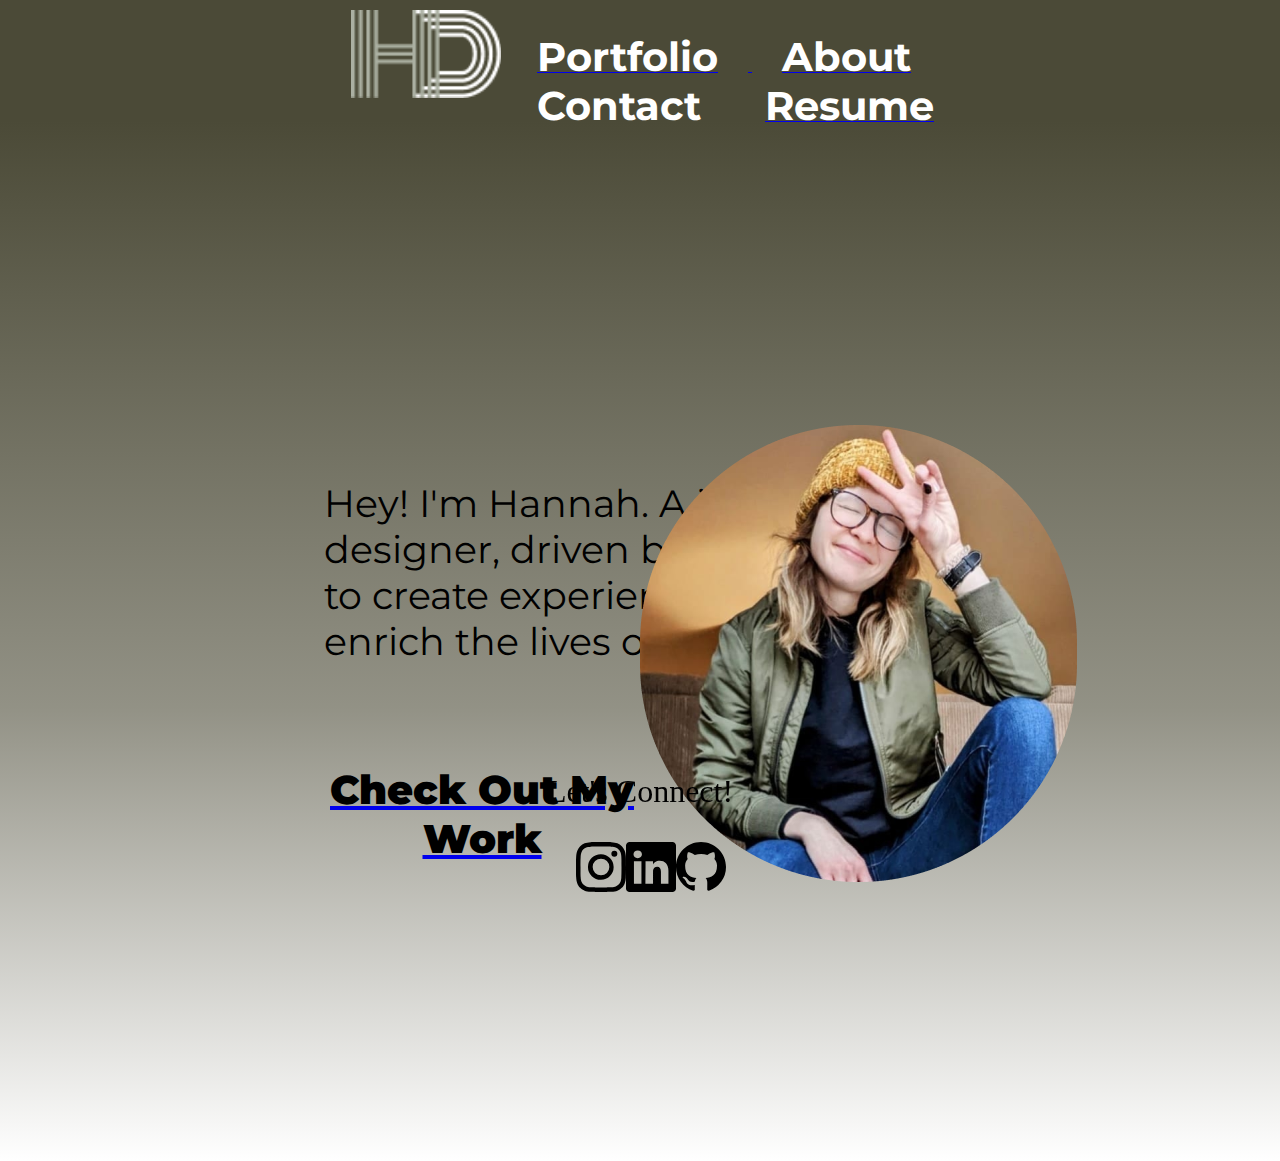
==== index.html @ ebe08da1 "update" ====
<!DOCTYPE html>
<html lang="en">
<link rel="stylesheet" href="CSS/style.css" />
<link rel="stylesheet" href="CSS/homepage.css" />

<head>
    <!-- Fonts: -->
    <link rel="preconnect" href="https://fonts.googleapis.com">
    <link rel="preconnect" href="https://fonts.gstatic.com" crossorigin>
    <link href="https://fonts.googleapis.com/css2?family=Montserrat:wght@300;400;500;600&display=swap" rel="stylesheet">

</head>

<body>
    <!-- NAVIGATION -->
    <div class="navigation">
        <div class="inline_block">
            <a href="/index.html"><img src="Images\Vector.png" class="logo" /></a>
            <nav class="inline_block">
                <ul style="width: 73%; padding: 1%;">
                    <a href="/portfolio.html">
                        <li class="inline">Portfolio</li>
                    </a>
                    <a href="/about.html">
                        <li class="inline">About</li>
                    </a>
                    <li class="inline">Contact</li>
                    <a
                        href="https://docs.google.com/document/d/1BvDLTSsfXMmed3i8Y_4X4LkEU9TCMflmdrN38vxeFK8/edit?usp=sharing">
                        <li class="inline">Resume</li>
                    </a>
                </ul>
            </nav>
        </div>
    </div>
    <section>
        <div class="filler1"></div>
        <div class="picture-section">
            <p class="aboutme">Hey! I'm Hannah.
                A junior UX/UI designer, driven by my passion to create experiences that better enrich the lives of
                others. </p>
            <a href="/portfolio.html"><button class="button">Check Out My Work</button></a>
        </div>
        <div class="picture-section">
            <img src="Images\Me.png" alt="Hannah" title="Hey! This is a picture of me!"
                style="margin: auto; display: block;">
        </div>
        <div class="filler2"></div>
    </section>
    <footer class="footer">
        <p>Let's Connect!</p>
        <div class="socialFooter">
            <a href='https://www.instagram.com/hanniedanny/'>
                <svg xmlns="http://www.w3.org/2000/svg" width="50" height="50" viewBox="0 0 16 16">
                    <path
                        d="M8 0C5.829 0 5.556.01 4.703.048 3.85.088 3.269.222 2.76.42a3.917 3.917 0 0 0-1.417.923A3.927 3.927 0 0 0 .42 2.76C.222 3.268.087 3.85.048 4.7.01 5.555 0 5.827 0 8.001c0 2.172.01 2.444.048 3.297.04.852.174 1.433.372 1.942.205.526.478.972.923 1.417.444.445.89.719 1.416.923.51.198 1.09.333 1.942.372C5.555 15.99 5.827 16 8 16s2.444-.01 3.298-.048c.851-.04 1.434-.174 1.943-.372a3.916 3.916 0 0 0 1.416-.923c.445-.445.718-.891.923-1.417.197-.509.332-1.09.372-1.942C15.99 10.445 16 10.173 16 8s-.01-2.445-.048-3.299c-.04-.851-.175-1.433-.372-1.941a3.926 3.926 0 0 0-.923-1.417A3.911 3.911 0 0 0 13.24.42c-.51-.198-1.092-.333-1.943-.372C10.443.01 10.172 0 7.998 0h.003zm-.717 1.442h.718c2.136 0 2.389.007 3.232.046.78.035 1.204.166 1.486.275.373.145.64.319.92.599.28.28.453.546.598.92.11.281.24.705.275 1.485.039.843.047 1.096.047 3.231s-.008 2.389-.047 3.232c-.035.78-.166 1.203-.275 1.485a2.47 2.47 0 0 1-.599.919c-.28.28-.546.453-.92.598-.28.11-.704.24-1.485.276-.843.038-1.096.047-3.232.047s-2.39-.009-3.233-.047c-.78-.036-1.203-.166-1.485-.276a2.478 2.478 0 0 1-.92-.598 2.48 2.48 0 0 1-.6-.92c-.109-.281-.24-.705-.275-1.485-.038-.843-.046-1.096-.046-3.233 0-2.136.008-2.388.046-3.231.036-.78.166-1.204.276-1.486.145-.373.319-.64.599-.92.28-.28.546-.453.92-.598.282-.11.705-.24 1.485-.276.738-.034 1.024-.044 2.515-.045v.002zm4.988 1.328a.96.96 0 1 0 0 1.92.96.96 0 0 0 0-1.92zm-4.27 1.122a4.109 4.109 0 1 0 0 8.217 4.109 4.109 0 0 0 0-8.217zm0 1.441a2.667 2.667 0 1 1 0 5.334 2.667 2.667 0 0 1 0-5.334z" />
                </svg>
            </a>
            <a href="https://www.linkedin.com/in/danielshannahn/"><svg xmlns="http://www.w3.org/2000/svg" width="50"
                    height="50" fill="black" class="bi bi-linkedin" viewBox="0 0 16 16">
                    <path
                        d="M0 1.146C0 .513.526 0 1.175 0h13.65C15.474 0 16 .513 16 1.146v13.708c0 .633-.526 1.146-1.175 1.146H1.175C.526 16 0 15.487 0 14.854V1.146zm4.943 12.248V6.169H2.542v7.225h2.401zm-1.2-8.212c.837 0 1.358-.554 1.358-1.248-.015-.709-.52-1.248-1.342-1.248-.822 0-1.359.54-1.359 1.248 0 .694.521 1.248 1.327 1.248h.016zm4.908 8.212V9.359c0-.216.016-.432.08-.586.173-.431.568-.878 1.232-.878.869 0 1.216.662 1.216 1.634v3.865h2.401V9.25c0-2.22-1.184-3.252-2.764-3.252-1.274 0-1.845.7-2.165 1.193v.025h-.016a5.54 5.54 0 0 1 .016-.025V6.169h-2.4c.03.678 0 7.225 0 7.225h2.4z" />
                </svg></a>
            <a href="https://github.com/danielshannahn"><svg xmlns="http://www.w3.org/2000/svg" width="50" height="50"
                    fill="solid black" class="bi bi-github" viewBox="0 0 16 16">
                    <path
                        d="M8 0C3.58 0 0 3.58 0 8c0 3.54 2.29 6.53 5.47 7.59.4.07.55-.17.55-.38 0-.19-.01-.82-.01-1.49-2.01.37-2.53-.49-2.69-.94-.09-.23-.48-.94-.82-1.13-.28-.15-.68-.52-.01-.53.63-.01 1.08.58 1.23.82.72 1.21 1.87.87 2.33.66.07-.52.28-.87.51-1.07-1.78-.2-3.64-.89-3.64-3.95 0-.87.31-1.59.82-2.15-.08-.2-.36-1.02.08-2.12 0 0 .67-.21 2.2.82.64-.18 1.32-.27 2-.27.68 0 1.36.09 2 .27 1.53-1.04 2.2-.82 2.2-.82.44 1.1.16 1.92.08 2.12.51.56.82 1.27.82 2.15 0 3.07-1.87 3.75-3.65 3.95.29.25.54.73.54 1.48 0 1.07-.01 1.93-.01 2.2 0 .21.15.46.55.38A8.012 8.012 0 0 0 16 8c0-4.42-3.58-8-8-8z" />
                </svg></a>
        </div>
    </footer>
</body>
</html>
---- CSS/style.css ----
/* This is for Navigation and Footer Purposes */
body {
    background: linear-gradient(180deg, #4B4A37 10.42%, rgba(121, 120, 105, 0.81) 60.94%, rgba(171, 176, 162, 0) 100%);    
}

.inline_block {
    width: 100%;
    display:flex;
    flex-direction: row;
    width: 100%;
    
}

.navigation {
    width: 73%;
    margin-left: auto;
}

.inline{
    display: inline;
    margin: 30px;
    font-family: 'Montserrat', sans-serif;
    font-style: bold;
    font-weight: 700;
    font-size: 40px;
    line-height: 49px;
    color: white;
}

.logo {
    width: 150px;
    padding: 1%;
}

.footer {
    font-size: 32px;
    text-align: center;
    position: fixed;
    left:0;
    bottom: 0;
    width: 100%;


}
.socialFooter {
    display: flex;
    flex-direction: row;
    justify-content: space-around;
    width: 10%;
    margin: auto;

}
---- CSS/homepage.css ----
.aboutme {
    width: 618px;
    height: 245px;
    left: 206px;
    top: 208px; 
    font-family: 'Montserrat', sans-serif;
    font-style: light;
    font-weight: 400;
    font-size: 38px;
    line-height: 46px;
}

.button {
    background-color: transparent;
    color: black;
    font-size: 40px;
    font-family: 'Montserrat', sans-serif;
    font-style: bold;
    font-weight: 900;
    border: transparent;
    display: flex;
}
.heroimage{
    width: 436px;
    height: 457px;
}
section {
    display: flex;
    height: 1000px;
    flex-direction: row;
    align-items: center;
    justify-content: center;
}
.picture-section {
    width:25%
    
}
.filler1{
    width: 20%;
}
.filler2{
    width: 20%;
}
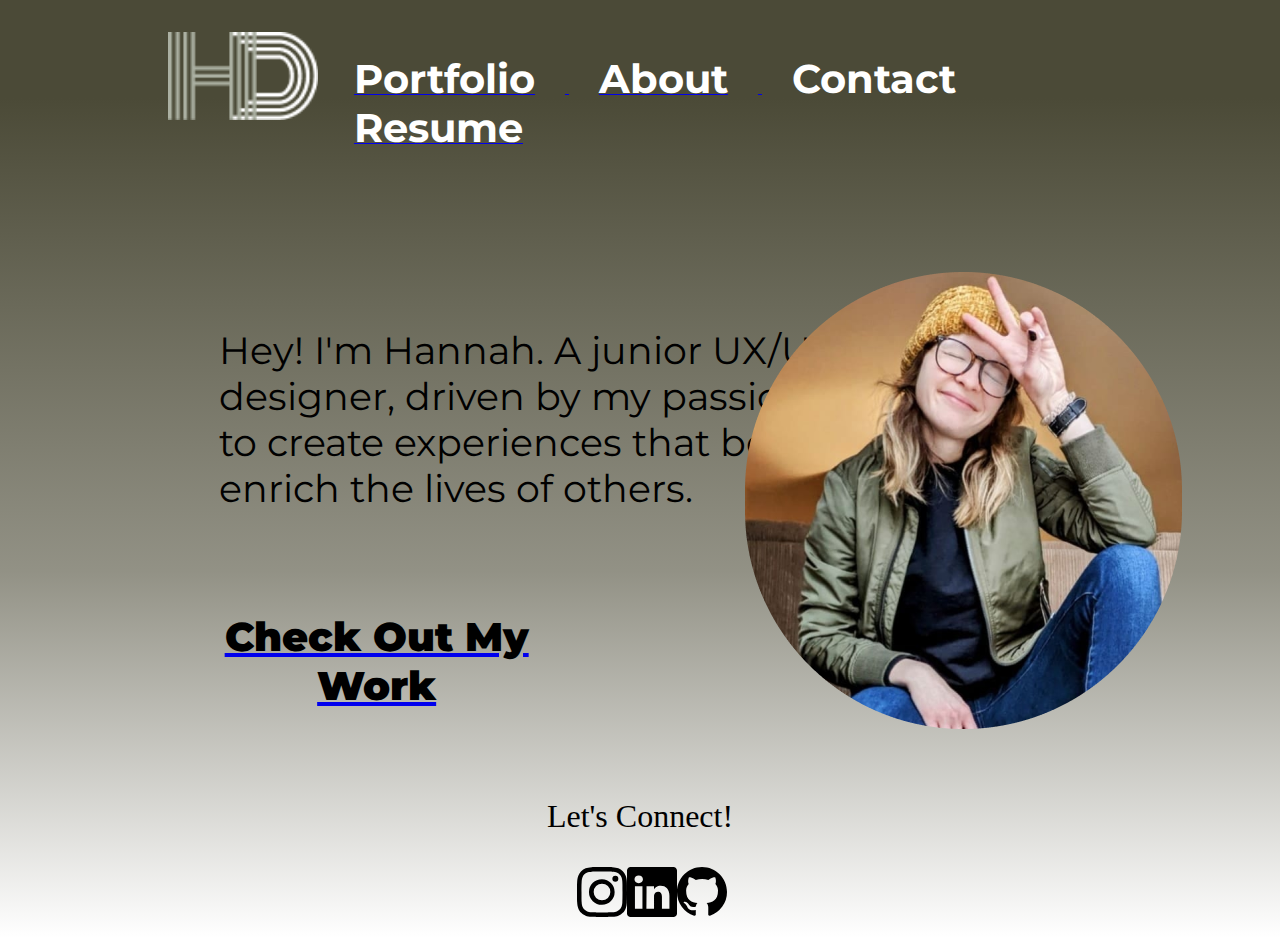
==== commit 7a932ccb: "Massive changes to HTML and CSS to fix layout issues on multiple pages. This should also fix the pag" ====
--- a/index.html
+++ b/index.html
@@ -12,16 +12,18 @@
 </head>
 
 <body>
+    <div id="page-container">
+    <div id="content-wrap">
     <!-- NAVIGATION -->
     <div class="navigation">
-        <div class="inline_block">
-            <a href="/index.html"><img src="Images\Vector.png" class="logo" /></a>
-            <nav class="inline_block">
-                <ul style="width: 73%; padding: 1%;">
-                    <a href="/portfolio.html">
+        <div class="navbar">
+            <a href="./index.html"><img src="Images\Vector.png" class="logo" /></a>
+            <nav>
+                <ul style="width: 100%; padding: 1%;">
+                    <a href="./portfolio.html">
                         <li class="inline">Portfolio</li>
                     </a>
-                    <a href="/about.html">
+                    <a href="./about.html">
                         <li class="inline">About</li>
                     </a>
                     <li class="inline">Contact</li>
@@ -33,8 +35,7 @@
             </nav>
         </div>
     </div>
-    <section>
-        <div class="filler1"></div>
+    <section class="home-section">
         <div class="picture-section">
             <p class="aboutme">Hey! I'm Hannah.
                 A junior UX/UI designer, driven by my passion to create experiences that better enrich the lives of
@@ -45,8 +46,8 @@
             <img src="Images\Me.png" alt="Hannah" title="Hey! This is a picture of me!"
                 style="margin: auto; display: block;">
         </div>
-        <div class="filler2"></div>
     </section>
+</div>
     <footer class="footer">
         <p>Let's Connect!</p>
         <div class="socialFooter">
@@ -68,5 +69,6 @@
                 </svg></a>
         </div>
     </footer>
+</div>
 </body>
 </html>--- a/CSS/style.css
+++ b/CSS/style.css
@@ -3,17 +3,18 @@
     background: linear-gradient(180deg, #4B4A37 10.42%, rgba(121, 120, 105, 0.81) 60.94%, rgba(171, 176, 162, 0) 100%);    
 }
 
-.inline_block {
-    width: 100%;
+.navbar {
     display:flex;
     flex-direction: row;
     width: 100%;
-    
+    justify-content: center;
 }
 
 .navigation {
-    width: 73%;
-    margin-left: auto;
+    width: 75%;
+    margin: auto;
+    margin-bottom: 100px;
+    margin-top:30px
 }
 
 .inline{
@@ -35,12 +36,9 @@
 .footer {
     font-size: 32px;
     text-align: center;
-    position: fixed;
-    left:0;
+    position: static;
     bottom: 0;
     width: 100%;
-
-
 }
 .socialFooter {
     display: flex;
@@ -49,4 +47,12 @@
     width: 10%;
     margin: auto;
 
-}+}
+#page-container {
+    position: relative;
+    min-height: 100vh;
+  }
+  
+  #content-wrap {
+    padding-bottom: 2.5rem;    /* Footer height */
+  }--- a/CSS/homepage.css
+++ b/CSS/homepage.css
@@ -24,20 +24,20 @@
     width: 436px;
     height: 457px;
 }
-section {
+.home-section {
     display: flex;
-    height: 1000px;
+    height: 450px;
     flex-direction: row;
     align-items: center;
-    justify-content: center;
+    justify-content: space-evenly;
 }
 .picture-section {
     width:25%
     
 }
 .filler1{
-    width: 20%;
+    width: 10%;
 }
 .filler2{
-    width: 20%;
+    width: 10%;
 }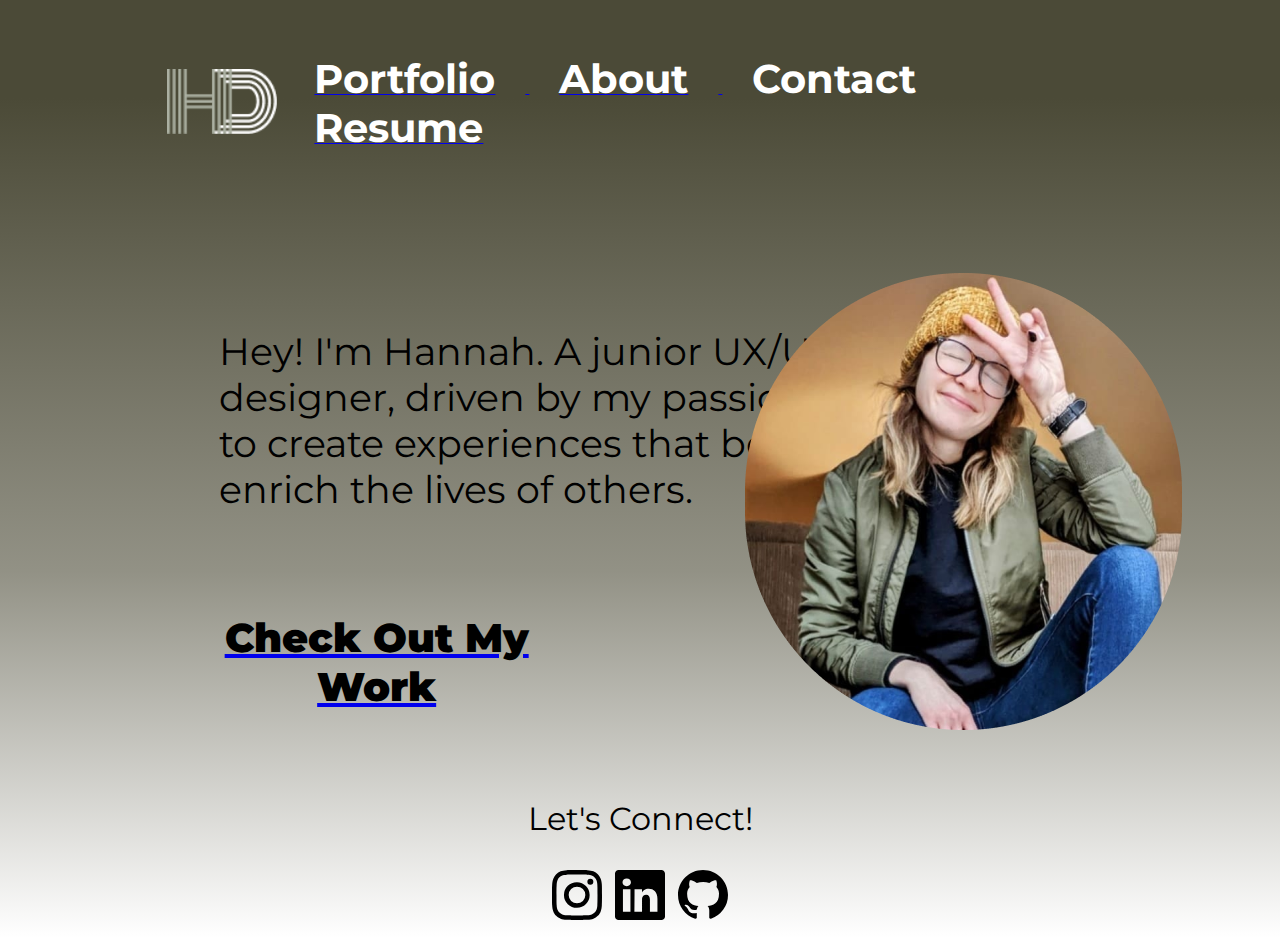
==== commit b4ef7ab5: "Updates!<3" ====
--- a/index.html
+++ b/index.html
@@ -7,68 +7,72 @@
     <!-- Fonts: -->
     <link rel="preconnect" href="https://fonts.googleapis.com">
     <link rel="preconnect" href="https://fonts.gstatic.com" crossorigin>
-    <link href="https://fonts.googleapis.com/css2?family=Montserrat:wght@300;400;500;600&display=swap" rel="stylesheet">
-
+    <link href="https://fonts.googleapis.com/css2?family=Montserrat:wght@200;300;400;500;600;700&display=swap" rel="stylesheet">
 </head>
 
 <body>
     <div id="page-container">
-    <div id="content-wrap">
-    <!-- NAVIGATION -->
-    <div class="navigation">
-        <div class="navbar">
-            <a href="./index.html"><img src="Images\Vector.png" class="logo" /></a>
-            <nav>
-                <ul style="width: 100%; padding: 1%;">
-                    <a href="./portfolio.html">
-                        <li class="inline">Portfolio</li>
-                    </a>
-                    <a href="./about.html">
-                        <li class="inline">About</li>
-                    </a>
-                    <li class="inline">Contact</li>
-                    <a
-                        href="https://docs.google.com/document/d/1BvDLTSsfXMmed3i8Y_4X4LkEU9TCMflmdrN38vxeFK8/edit?usp=sharing">
-                        <li class="inline">Resume</li>
-                    </a>
-                </ul>
-            </nav>
+        <div id="content-wrap">
+            <!-- NAVIGATION -->
+            <div class="navigation">
+                <div class="navbar">
+                    <a href="./index.html"><img src="Images\Vector.png" class="logo" /></a>
+                    <nav>
+                        <ul style="width: 100%; padding: 1%;">
+                            <a href="./portfolio.html">
+                                <li class="inline">Portfolio</li>
+                            </a>
+                            <a href="./about.html">
+                                <li class="inline">About</li>
+                            </a>
+                            <li class="inline">Contact</li>
+                            <a
+                                href="https://docs.google.com/document/d/1BvDLTSsfXMmed3i8Y_4X4LkEU9TCMflmdrN38vxeFK8/edit?usp=sharing">
+                                <li class="inline">Resume</li>
+                            </a>
+                        </ul>
+                    </nav>
+                </div>
+            </div>
+            <section class="home-section">
+                <div class="picture-section">
+                    <p class="aboutme">Hey! I'm Hannah.
+                        A junior UX/UI designer, driven by my passion to create experiences that better enrich the lives
+                        of
+                        others. </p>
+                    <a href="/portfolio.html"><button class="button">Check Out My Work</button></a>
+                </div>
+                <div class="picture-section">
+                    <img src="Images\Me.png" alt="Hannah" title="Hey! This is a picture of me!"
+                        style="margin: auto; display: block;">
+                </div>
+            </section>
         </div>
+        <footer class="footer">
+            <p>Let's Connect!</p>
+            <div class="socialFooter">
+                <a href='https://www.instagram.com/hanniedanny/'>
+                    <svg xmlns="http://www.w3.org/2000/svg" width="50" height="50" viewBox="0 0 16 16">
+                        <path
+                            d="M8 0C5.829 0 5.556.01 4.703.048 3.85.088 3.269.222 2.76.42a3.917 3.917 0 0 0-1.417.923A3.927 3.927 0 0 0 .42 2.76C.222 3.268.087 3.85.048 4.7.01 5.555 0 5.827 0 8.001c0 2.172.01 2.444.048 3.297.04.852.174 1.433.372 1.942.205.526.478.972.923 1.417.444.445.89.719 1.416.923.51.198 1.09.333 1.942.372C5.555 15.99 5.827 16 8 16s2.444-.01 3.298-.048c.851-.04 1.434-.174 1.943-.372a3.916 3.916 0 0 0 1.416-.923c.445-.445.718-.891.923-1.417.197-.509.332-1.09.372-1.942C15.99 10.445 16 10.173 16 8s-.01-2.445-.048-3.299c-.04-.851-.175-1.433-.372-1.941a3.926 3.926 0 0 0-.923-1.417A3.911 3.911 0 0 0 13.24.42c-.51-.198-1.092-.333-1.943-.372C10.443.01 10.172 0 7.998 0h.003zm-.717 1.442h.718c2.136 0 2.389.007 3.232.046.78.035 1.204.166 1.486.275.373.145.64.319.92.599.28.28.453.546.598.92.11.281.24.705.275 1.485.039.843.047 1.096.047 3.231s-.008 2.389-.047 3.232c-.035.78-.166 1.203-.275 1.485a2.47 2.47 0 0 1-.599.919c-.28.28-.546.453-.92.598-.28.11-.704.24-1.485.276-.843.038-1.096.047-3.232.047s-2.39-.009-3.233-.047c-.78-.036-1.203-.166-1.485-.276a2.478 2.478 0 0 1-.92-.598 2.48 2.48 0 0 1-.6-.92c-.109-.281-.24-.705-.275-1.485-.038-.843-.046-1.096-.046-3.233 0-2.136.008-2.388.046-3.231.036-.78.166-1.204.276-1.486.145-.373.319-.64.599-.92.28-.28.546-.453.92-.598.282-.11.705-.24 1.485-.276.738-.034 1.024-.044 2.515-.045v.002zm4.988 1.328a.96.96 0 1 0 0 1.92.96.96 0 0 0 0-1.92zm-4.27 1.122a4.109 4.109 0 1 0 0 8.217 4.109 4.109 0 0 0 0-8.217zm0 1.441a2.667 2.667 0 1 1 0 5.334 2.667 2.667 0 0 1 0-5.334z" />
+                    </svg>
+                </a>
+                <a href="https://www.linkedin.com/in/danielshannahn/"><svg xmlns="http://www.w3.org/2000/svg" width="50"
+                        height="50" fill="black" class="bi bi-linkedin" viewBox="0 0 16 16">
+                        <path
+                            d="M0 1.146C0 .513.526 0 1.175 0h13.65C15.474 0 16 .513 16 1.146v13.708c0 .633-.526 1.146-1.175 1.146H1.175C.526 16 0 15.487 0 14.854V1.146zm4.943 12.248V6.169H2.542v7.225h2.401zm-1.2-8.212c.837 0 1.358-.554 1.358-1.248-.015-.709-.52-1.248-1.342-1.248-.822 0-1.359.54-1.359 1.248 0 .694.521 1.248 1.327 1.248h.016zm4.908 8.212V9.359c0-.216.016-.432.08-.586.173-.431.568-.878 1.232-.878.869 0 1.216.662 1.216 1.634v3.865h2.401V9.25c0-2.22-1.184-3.252-2.764-3.252-1.274 0-1.845.7-2.165 1.193v.025h-.016a5.54 5.54 0 0 1 .016-.025V6.169h-2.4c.03.678 0 7.225 0 7.225h2.4z" />
+                    </svg></a>
+                <a href="https://github.com/danielshannahn"><svg xmlns="http://www.w3.org/2000/svg" width="50"
+                        height="50" fill="solid black" class="bi bi-github" viewBox="0 0 16 16">
+                        <path
+                            d="M8 0C3.58 0 0 3.58 0 8c0 3.54 2.29 6.53 5.47 7.59.4.07.55-.17.55-.38 0-.19-.01-.82-.01-1.49-2.01.37-2.53-.49-2.69-.94-.09-.23-.48-.94-.82-1.13-.28-.15-.68-.52-.01-.53.63-.01 1.08.58 1.23.82.72 1.21 1.87.87 2.33.66.07-.52.28-.87.51-1.07-1.78-.2-3.64-.89-3.64-3.95 0-.87.31-1.59.82-2.15-.08-.2-.36-1.02.08-2.12 0 0 .67-.21 2.2.82.64-.18 1.32-.27 2-.27.68 0 1.36.09 2 .27 1.53-1.04 2.2-.82 2.2-.82.44 1.1.16 1.92.08 2.12.51.56.82 1.27.82 2.15 0 3.07-1.87 3.75-3.65 3.95.29.25.54.73.54 1.48 0 1.07-.01 1.93-.01 2.2 0 .21.15.46.55.38A8.012 8.012 0 0 0 16 8c0-4.42-3.58-8-8-8z" />
+                    </svg></a>
+            </div>
+        </footer>
     </div>
-    <section class="home-section">
-        <div class="picture-section">
-            <p class="aboutme">Hey! I'm Hannah.
-                A junior UX/UI designer, driven by my passion to create experiences that better enrich the lives of
-                others. </p>
-            <a href="/portfolio.html"><button class="button">Check Out My Work</button></a>
-        </div>
-        <div class="picture-section">
-            <img src="Images\Me.png" alt="Hannah" title="Hey! This is a picture of me!"
-                style="margin: auto; display: block;">
-        </div>
-    </section>
-</div>
-    <footer class="footer">
-        <p>Let's Connect!</p>
-        <div class="socialFooter">
-            <a href='https://www.instagram.com/hanniedanny/'>
-                <svg xmlns="http://www.w3.org/2000/svg" width="50" height="50" viewBox="0 0 16 16">
-                    <path
-                        d="M8 0C5.829 0 5.556.01 4.703.048 3.85.088 3.269.222 2.76.42a3.917 3.917 0 0 0-1.417.923A3.927 3.927 0 0 0 .42 2.76C.222 3.268.087 3.85.048 4.7.01 5.555 0 5.827 0 8.001c0 2.172.01 2.444.048 3.297.04.852.174 1.433.372 1.942.205.526.478.972.923 1.417.444.445.89.719 1.416.923.51.198 1.09.333 1.942.372C5.555 15.99 5.827 16 8 16s2.444-.01 3.298-.048c.851-.04 1.434-.174 1.943-.372a3.916 3.916 0 0 0 1.416-.923c.445-.445.718-.891.923-1.417.197-.509.332-1.09.372-1.942C15.99 10.445 16 10.173 16 8s-.01-2.445-.048-3.299c-.04-.851-.175-1.433-.372-1.941a3.926 3.926 0 0 0-.923-1.417A3.911 3.911 0 0 0 13.24.42c-.51-.198-1.092-.333-1.943-.372C10.443.01 10.172 0 7.998 0h.003zm-.717 1.442h.718c2.136 0 2.389.007 3.232.046.78.035 1.204.166 1.486.275.373.145.64.319.92.599.28.28.453.546.598.92.11.281.24.705.275 1.485.039.843.047 1.096.047 3.231s-.008 2.389-.047 3.232c-.035.78-.166 1.203-.275 1.485a2.47 2.47 0 0 1-.599.919c-.28.28-.546.453-.92.598-.28.11-.704.24-1.485.276-.843.038-1.096.047-3.232.047s-2.39-.009-3.233-.047c-.78-.036-1.203-.166-1.485-.276a2.478 2.478 0 0 1-.92-.598 2.48 2.48 0 0 1-.6-.92c-.109-.281-.24-.705-.275-1.485-.038-.843-.046-1.096-.046-3.233 0-2.136.008-2.388.046-3.231.036-.78.166-1.204.276-1.486.145-.373.319-.64.599-.92.28-.28.546-.453.92-.598.282-.11.705-.24 1.485-.276.738-.034 1.024-.044 2.515-.045v.002zm4.988 1.328a.96.96 0 1 0 0 1.92.96.96 0 0 0 0-1.92zm-4.27 1.122a4.109 4.109 0 1 0 0 8.217 4.109 4.109 0 0 0 0-8.217zm0 1.441a2.667 2.667 0 1 1 0 5.334 2.667 2.667 0 0 1 0-5.334z" />
-                </svg>
-            </a>
-            <a href="https://www.linkedin.com/in/danielshannahn/"><svg xmlns="http://www.w3.org/2000/svg" width="50"
-                    height="50" fill="black" class="bi bi-linkedin" viewBox="0 0 16 16">
-                    <path
-                        d="M0 1.146C0 .513.526 0 1.175 0h13.65C15.474 0 16 .513 16 1.146v13.708c0 .633-.526 1.146-1.175 1.146H1.175C.526 16 0 15.487 0 14.854V1.146zm4.943 12.248V6.169H2.542v7.225h2.401zm-1.2-8.212c.837 0 1.358-.554 1.358-1.248-.015-.709-.52-1.248-1.342-1.248-.822 0-1.359.54-1.359 1.248 0 .694.521 1.248 1.327 1.248h.016zm4.908 8.212V9.359c0-.216.016-.432.08-.586.173-.431.568-.878 1.232-.878.869 0 1.216.662 1.216 1.634v3.865h2.401V9.25c0-2.22-1.184-3.252-2.764-3.252-1.274 0-1.845.7-2.165 1.193v.025h-.016a5.54 5.54 0 0 1 .016-.025V6.169h-2.4c.03.678 0 7.225 0 7.225h2.4z" />
-                </svg></a>
-            <a href="https://github.com/danielshannahn"><svg xmlns="http://www.w3.org/2000/svg" width="50" height="50"
-                    fill="solid black" class="bi bi-github" viewBox="0 0 16 16">
-                    <path
-                        d="M8 0C3.58 0 0 3.58 0 8c0 3.54 2.29 6.53 5.47 7.59.4.07.55-.17.55-.38 0-.19-.01-.82-.01-1.49-2.01.37-2.53-.49-2.69-.94-.09-.23-.48-.94-.82-1.13-.28-.15-.68-.52-.01-.53.63-.01 1.08.58 1.23.82.72 1.21 1.87.87 2.33.66.07-.52.28-.87.51-1.07-1.78-.2-3.64-.89-3.64-3.95 0-.87.31-1.59.82-2.15-.08-.2-.36-1.02.08-2.12 0 0 .67-.21 2.2.82.64-.18 1.32-.27 2-.27.68 0 1.36.09 2 .27 1.53-1.04 2.2-.82 2.2-.82.44 1.1.16 1.92.08 2.12.51.56.82 1.27.82 2.15 0 3.07-1.87 3.75-3.65 3.95.29.25.54.73.54 1.48 0 1.07-.01 1.93-.01 2.2 0 .21.15.46.55.38A8.012 8.012 0 0 0 16 8c0-4.42-3.58-8-8-8z" />
-                </svg></a>
-        </div>
-    </footer>
-</div>
 </body>
+
+<!-- Insert JS??? -->
+<script src="/index.js"></script>
+
 </html>--- a/CSS/style.css
+++ b/CSS/style.css
@@ -7,7 +7,8 @@
     display:flex;
     flex-direction: row;
     width: 100%;
-    justify-content: center;
+    justify-content:flex-start;
+    align-items: center;
 }
 
 .navigation {
@@ -27,13 +28,16 @@
     line-height: 49px;
     color: white;
 }
-
+.inline:hover{
+    text-decoration: underline;
+}
 .logo {
-    width: 150px;
+    width: 110px;
     padding: 1%;
 }
 
 .footer {
+    font-family: 'Montserrat', sans-serif;
     font-size: 32px;
     text-align: center;
     position: static;
@@ -44,7 +48,7 @@
     display: flex;
     flex-direction: row;
     justify-content: space-around;
-    width: 10%;
+    width: 15%;
     margin: auto;
 
 }
--- a/CSS/homepage.css
+++ b/CSS/homepage.css
@@ -20,6 +20,9 @@
     border: transparent;
     display: flex;
 }
+.button:hover{
+    text-decoration: underline;
+}
 .heroimage{
     width: 436px;
     height: 457px;
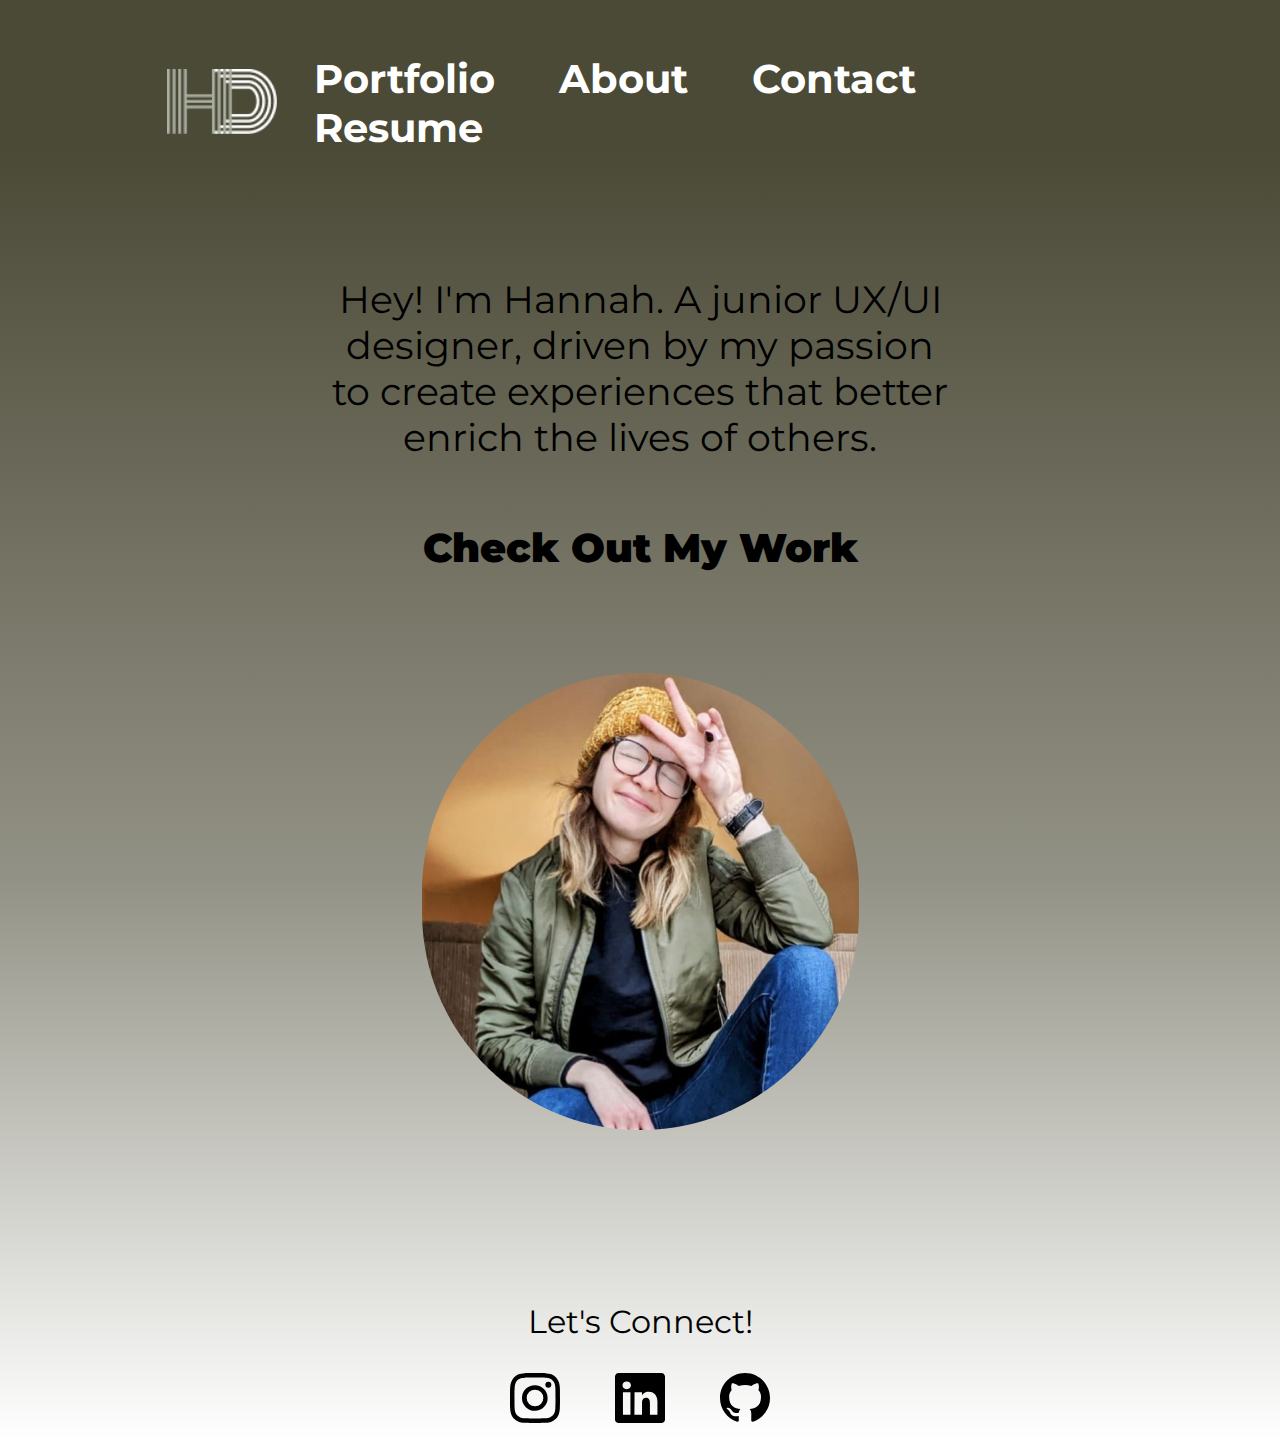
==== commit e2c835f4: "Made changes to resume - updated link" ====
--- a/index.html
+++ b/index.html
@@ -27,7 +27,7 @@
                             </a>
                             <li class="inline">Contact</li>
                             <a
-                                href="https://docs.google.com/document/d/1BvDLTSsfXMmed3i8Y_4X4LkEU9TCMflmdrN38vxeFK8/edit?usp=sharing">
+                                href="https://docs.google.com/document/d/1zX2h6t37OhuVagQouJUJo-0AHWSnpwPlDOzTRvMVBlU/edit?usp=sharing">
                                 <li class="inline">Resume</li>
                             </a>
                         </ul>
--- a/CSS/style.css
+++ b/CSS/style.css
@@ -7,7 +7,7 @@
     display:flex;
     flex-direction: row;
     width: 100%;
-    justify-content:flex-start;
+    justify-content:center;
     align-items: center;
 }
 
@@ -30,6 +30,10 @@
 }
 .inline:hover{
     text-decoration: underline;
+}
+
+a{
+    text-decoration: none;
 }
 .logo {
     width: 110px;
@@ -59,4 +63,10 @@
   
   #content-wrap {
     padding-bottom: 2.5rem;    /* Footer height */
+  }
+  
+  @media(max-width: 1482px){
+    .socialFooter{
+        width: 25%
+    }
   }--- a/CSS/homepage.css
+++ b/CSS/homepage.css
@@ -43,4 +43,23 @@
 }
 .filler2{
     width: 10%;
+}
+@media(max-width:1482px){
+    .home-section{
+        flex-direction: column;
+        height: 100%;
+        align-items: center;
+    }
+    .picture-section{
+        width: 75%;
+        margin:auto;
+        margin-bottom: 100px;
+    }
+    .aboutme{
+        margin: auto;
+        text-align: center;
+    }
+    .button{
+        margin: auto
+    }
 }